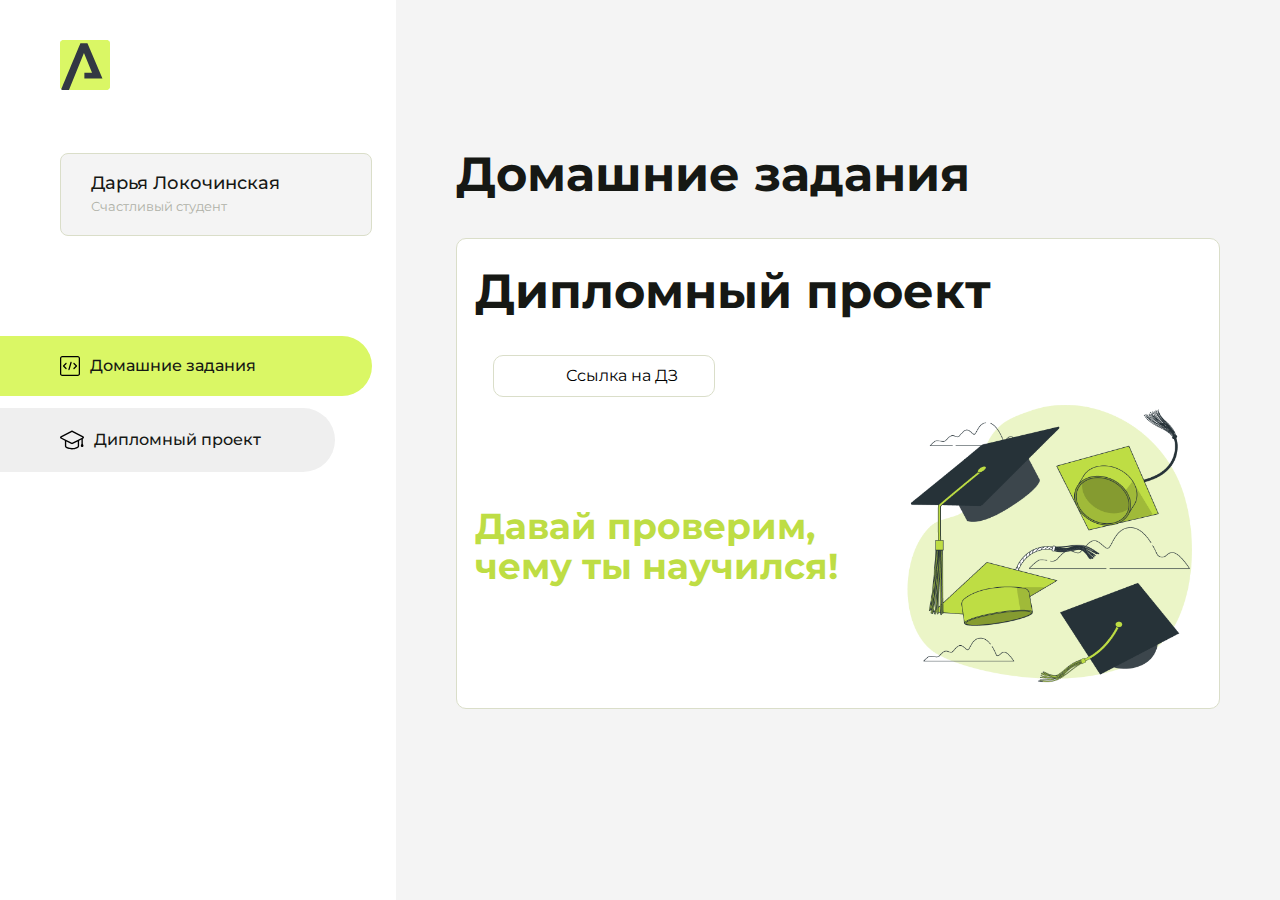
==== index.html @ db3afe25 "Update index.html" ====
<!DOCTYPE html>
<html lang="en">
<head>
    <meta charset="UTF-8">
    <meta name="viewport" content="width=device-width, initial-scale=1.0">
    <title>Домашняя работа</title>
    <link rel="shortcut icon" href="src/logo.ico" type="image/x-icon">
    <link rel="preconnect" href="https://fonts.googleapis.com">
    <link rel="preconnect" href="https://fonts.gstatic.com" crossorigin>
    <link href="https://fonts.googleapis.com/css2?family=Montserrat:wght@400;500;700&family=Rubik:wght@500&display=swap"
          rel="stylesheet">
    <link rel="stylesheet" href="src/style.css">
</head>
<body id="body">
<div class="overlay" id="overlay"></div>
<div class="layout">
    <div class="burger" id="burger">
        <svg viewBox="0 0 24 24" fill="none" xmlns="http://www.w3.org/2000/svg">
            <g id="SVGRepo_bgCarrier" stroke-width="0"></g>
            <g id="SVGRepo_tracerCarrier" stroke-linecap="round" stroke-linejoin="round"></g>
            <g id="SVGRepo_iconCarrier">
                <path d="M4 18L20 18" stroke="#DAF765" stroke-width="2" stroke-linecap="round"></path>
                <path d="M4 12L20 12" stroke="#DAF765" stroke-width="2" stroke-linecap="round"></path>
                <path d="M4 6L20 6" stroke="#DAF765" stroke-width="2" stroke-linecap="round"></path>
            </g>
        </svg>
    </div>
    <aside class="sidebar" id="sidebar">
        <div class="sidebar__inner">
            <div class="logo">
                <svg width="50" height="50" viewBox="0 0 50 50" fill="none" xmlns="http://www.w3.org/2000/svg">
                    <g clip-path="url(#clip0_513_74730)">
                        <path d="M46.17 -0.257004H3.83C1.57281 -0.257004 -0.257 1.57281 -0.257 3.83V46.17C-0.257 48.4272 1.57281 50.257 3.83 50.257H46.17C48.4272 50.257 50.257 48.4272 50.257 46.17V3.83C50.257 1.57281 48.4272 -0.257004 46.17 -0.257004Z"
                              fill="#DAF765"/>
                        <path d="M24.375 38.4H42.461L27.441 3.1585H20.4355C20.4355 3.1585 6.7895 35.881 1.1945 49.294C2.015 50.0275 3.0945 50.257 3.6945 50.257H8.8445L23.954 13.07L32.0465 32.8285H24.375V38.4Z"
                              fill="#323843"/>
                    </g>
                    <defs>
                        <clipPath id="clip0_513_74730">
                            <rect width="50" height="50" fill="white"/>
                        </clipPath>
                    </defs>
                </svg>
            </div>
            <div class="sidebar__user">
                <div class="sidebar__name">Дарья Локочинская</div>
                <div class="sidebar__text">Счастливый студент</div>
            </div>
            <div class="sidebar__tabs">
                <div class="sidebar__item">
                    <button class="sidebar__button active" id="tasks">
                        <svg xmlns="http://www.w3.org/2000/svg" width="20" height="20" viewBox="0 0 20 20" fill="none">
                            <g clip-path="url(#clip0_704_74543)">
                                <path d="M17.7083 20H2.29167C1.0275 20 0 18.9725 0 17.7083V2.29167C0 1.0275 1.0275 0 2.29167 0H17.7083C18.9725 0 20 1.0275 20 2.29167V17.7083C20 18.9725 18.9725 20 17.7083 20ZM2.29167 1.25C1.7175 1.25 1.25 1.7175 1.25 2.29167V17.7083C1.25 18.2825 1.7175 18.75 2.29167 18.75H17.7083C18.2825 18.75 18.75 18.2825 18.75 17.7083V2.29167C18.75 1.7175 18.2825 1.25 17.7083 1.25H2.29167Z"
                                      fill="black"/>
                                <path d="M6.04167 13.125C5.88167 13.125 5.72167 13.0642 5.6 12.9417L3.1 10.4417C2.85583 10.1975 2.85583 9.80167 3.1 9.5575L5.6 7.0575C5.84417 6.81333 6.24 6.81333 6.48417 7.0575C6.72833 7.30167 6.72833 7.6975 6.48417 7.94167L4.42583 10L6.48417 12.0583C6.72833 12.3025 6.72833 12.6983 6.48417 12.9425C6.36167 13.0642 6.20167 13.125 6.04167 13.125Z"
                                      fill="black"/>
                                <path d="M8.95833 14.1667C8.9 14.1667 8.84 14.1583 8.78167 14.1417C8.45083 14.0442 8.26083 13.6967 8.35833 13.3658L10.4417 6.28251C10.5392 5.95084 10.8892 5.76417 11.2175 5.85917C11.5483 5.95667 11.7383 6.30417 11.6408 6.63501L9.5575 13.7183C9.47833 13.9908 9.22833 14.1667 8.95833 14.1667Z"
                                      fill="black"/>
                                <path d="M13.9583 13.125C13.7983 13.125 13.6383 13.0642 13.5167 12.9417C13.2725 12.6975 13.2725 12.3017 13.5167 12.0575L15.575 9.99916L13.5167 7.94083C13.2725 7.69666 13.2725 7.30083 13.5167 7.05666C13.7608 6.81249 14.1567 6.81249 14.4008 7.05666L16.9008 9.55666C17.145 9.80083 17.145 10.1967 16.9008 10.4408L14.4008 12.9408C14.2783 13.0642 14.1183 13.125 13.9583 13.125Z"
                                      fill="black"/>
                            </g>
                            <defs>
                                <clipPath id="clip0_704_74543">
                                    <rect width="20" height="20" fill="white"/>
                                </clipPath>
                            </defs>
                        </svg>
                        <span>Домашние задания</span></button>
                </div>
                <div class="sidebar__item">
                    <button class="sidebar__button" id="diplom">
                        <svg xmlns="http://www.w3.org/2000/svg" width="24" height="24" viewBox="0 0 24 24" fill="none">
                            <g clip-path="url(#clip0_704_74553)">
                                <path d="M23.2628 10.5971C23.7176 10.365 24 9.90375 24 9.39337C24 8.883 23.7176 8.42175 23.2628 8.18962L12.6135 2.75362C12.2291 2.55824 11.7705 2.55787 11.3854 2.75399L0.736875 8.19C0.282375 8.42175 0 8.883 0 9.39337C0 9.90375 0.282375 10.365 0.736875 10.5971L4.89038 12.7177V18.2074C4.89038 19.8154 8.412 21.393 12 21.393C15.5884 21.393 19.1096 19.815 19.1096 18.2074V12.7174L21.4609 11.517V15.8017L20.901 17.2305C20.7409 17.6389 20.7934 18.0994 21.0405 18.4616C21.2876 18.8246 21.6979 19.041 22.1366 19.041C22.5754 19.041 22.9852 18.8246 23.2324 18.462C23.4795 18.099 23.532 17.6385 23.3719 17.2301L22.8124 15.8021V10.827L23.2628 10.5971ZM17.7623 18.1721C17.6198 18.6375 15.3491 20.0419 12 20.0419C8.65088 20.0419 6.38025 18.6375 6.2415 18.2074V12.3037L6.23887 12.3019C6.23812 12.057 6.1065 11.8207 5.87325 11.7019L1.3515 9.39337L12 3.95737L22.6489 9.39337L12 14.8294L5.87325 11.7019C5.54063 11.5331 4.6695 11.6674 4.5 12C4.33012 12.3322 4.55813 12.5479 4.89038 12.7177L11.3857 16.0331C11.5781 16.1314 11.7889 16.1805 12 16.1805C12.2107 16.1805 12.4222 16.1314 12.6146 16.0331L17.7593 13.407L17.7623 18.1721Z"
                                      fill="black"/>
                            </g>
                            <defs>
                                <clipPath id="clip0_704_74553">
                                    <rect width="24" height="24" fill="white"/>
                                </clipPath>
                            </defs>
                        </svg>
                        <span>Дипломный проект</span></button>
                </div>
            </div>
        </div>

    </aside>
    <div class="content">
        <div class="container">
            <div class="content__block" id="tasksBlock">
                <div class="content__title">Домашние задания</div>
                <ul class="content__list">
                    <li class="content__list-item">
                        <a href="lesson-44>Урок 1</a>
                    </li>
                </ul>
            </div>
            <div class="content__block hidden" id="diplomBlock">
                <div class="content__title">Дипломный проект</div>
                <div class="content__list-diplom">
                    <a href="ПАПКА-С-НОМЕРОМ-УРОКА">Ссылка на ДЗ</a>
                </div>
                <div class="content__decor">
                    <div class="content__decor-text">Давай проверим, чему ты научился!</div>
                    <div class="content__decor-img">
                        <img src="src/decor.png" alt="decor">
                    </div>
                </div>
            </div>
        </div>
    </div>
</div>
<script src="src/index.js"></script>
</body>
</html>
---- src/style.css ----
*{padding: 0;margin: 0;border: 0;}
*,*:before,*:after{-webkit-box-sizing: border-box;box-sizing: border-box;}
:focus,:active{outline: none;}
a:focus,a:active{outline: none;}
nav,footer,header,aside{display: block;}
html,body{
    height:100%;width:100%;
    font-size:100%;line-height:1;-ms-text-size-adjust:100%;-moz-text-size-adjust:100%;-webkit-text-size-adjust:100%;}
input,button,textarea{font-family:inherit;}
input::-ms-clear{display: none;}
button{cursor: pointer;}
button::-moz-focus-inner{padding:0;border:0;}
a,a:visited{text-decoration: none;}
a:hover{text-decoration: none;}
ul li{list-style: none;}
img{vertical-align: top;}
h1,h2,h3,h4,h5,h6{font-size:inherit;font-weight: inherit;}
a{color:inherit;}



body {
    font-family: "Montserrat",SansSerif;
    color: black;
}

body.overflow {
    overflow: hidden;
}



.layout {
    display: -webkit-box;
    display: -ms-flexbox;
    display: flex;
    min-height: 100vh;
}

.sidebar {
    padding: 40px 24px 40px 0;
    -ms-flex-negative: 0;
    flex-shrink: 0;
    background-color: white;
}



.content {
    -webkit-box-flex: 1;
    -ms-flex-positive: 1;
    flex-grow: 1;
    background-color: #F4F4F4;
}

.container {
    display: -webkit-box;
    display: -ms-flexbox;
    display: flex;
    -webkit-box-orient: vertical;
    -webkit-box-direction: normal;
    -ms-flex-direction: column;
    flex-direction: column;
    -webkit-box-pack: center;
    -ms-flex-pack: center;
    justify-content: center;
    -webkit-box-align: center;
    -ms-flex-align: center;
    align-items: center;
    padding: 150px 60px 80px 60px;
}


.logo {
    margin-left: 60px;
    margin-bottom: 60px;
}

.sidebar__user {
    background-color: #F4F4F4;
    padding: 20px 30px;
    margin-left: 60px;
    margin-bottom: 100px;
    border-radius: 8px;
    border: 1px solid #DADEC9;
}

.sidebar__name {
    color:#161814;
    font-size: 18px;
    font-weight: 500;
    margin-bottom: 6px;
}

.sidebar__text {
    color: #AFB1A7;
    font-size: 13px;
    font-weight: 400;
    line-height: 130%; /* 16.9px */
}

.sidebar__item {
    width: 372px;
}

.sidebar__button {
    display: -webkit-box;
    display: -ms-flexbox;
    display: flex;
    -webkit-box-align: center;
    -ms-flex-align: center;
    align-items: center;
    gap: 10px;
    padding: 20px 60px;
    margin-bottom: 12px;
    border-radius: 0px 100px 100px 0px;
    -webkit-transition: all .5s;
    -o-transition: all .5s;
    transition: all .5s;
    cursor: pointer;
    width: 90%;
    color:#161814;
    font-size: 16px;
    font-weight: 500;
}

.sidebar__button.active , .sidebar__button:hover {
    width: 100%;
    background-color: #DAF765;
}


.content__title {
    color: #161814;
    font-size: 48px;
    font-weight: 700;
    margin-bottom: 40px;
}

.content__list {
    display: -webkit-box;
    display: -ms-flexbox;
    display: flex;
    -webkit-box-align: center;
    -ms-flex-align: center;
    align-items: center;
    -ms-flex-wrap: wrap;
    flex-wrap: wrap;
    gap: 20px;
}



.content__list-item  {
    cursor: pointer;
    padding: 12px 18px;
    background-color: #fff;
    border-radius: 10px;
    border: 1px solid #DADEC9;
    -webkit-transition: all .3s;
    -o-transition: all .3s;
    transition: all .3s;
}

.content__list-item:hover,.content__list-diplom:hover {
    background-color: #AFB1A7;
}

li a {
    padding: 12px 18px;

}


.content__list-diplom {
    -webkit-transition: all .3s;
    -o-transition: all .3s;
    transition: all .3s;
    display: inline-block;
    padding: 12px 18px;
    background-color: #fff;
    border-radius: 10px;
    border: 1px solid #DADEC9;
}

.content__decor {
    display: -webkit-box;
    display: -ms-flexbox;
    display: flex;
    -webkit-box-align: center;
    -ms-flex-align: center;
    align-items: center;
}

.content__decor-text {
    color:#BEDD44;
    font-size: 36px;
    font-weight: 700;
    line-height: 110%; /* 39.6px */
}

.content__block {
    max-width: 1200px;
}

.content__block.hidden {
    display: none;
}

.content__decor-img img{
    width: 100%;
}

.burger {
    display: none;
    padding: 5px;
    position: fixed;
    top: 3%;
    right: 7%;
    width: 40px;
    height: 40px;
    background-color: #161814;
    border-radius: 50%;
    z-index: 10;
    border: 1px solid #DAF765;
}

@media (max-width: 768px) {
    .burger {
        display: block;
    }

    .sidebar {
        -webkit-transition: all .3s;
        -o-transition: all .3s;
        transition: all .3s;
        -webkit-transform: translateX(-100%);
        -ms-transform: translateX(-100%);
        transform: translateX(-100%);
        position: fixed;
        top: 0;
        left: 0;
        bottom: 0;
        z-index: 5;
    }

    .sidebar.show {
        -webkit-transform: translateX(0%);
        -ms-transform: translateX(0%);
        transform: translateX(0%);
    }

    .overlay {
        opacity: 0;
        pointer-events: none;
        -webkit-transition: all .3s;
        -o-transition: all .3s;
        transition: all .3s;
        position: absolute;
        top: 0;
        right: 0;
        left: 0;
        bottom: 0;
        z-index: 3;
        background-color: #000000e0;
    }

    .overlay.show {
        opacity: 1;
        pointer-events: all;
    }

    .container {
        padding: 40px 20px;
        min-height: 100%;
    }

    .content__decor {
        margin-top: 20px;
        -webkit-box-orient: vertical;
        -webkit-box-direction: normal;
        -ms-flex-direction: column;
        flex-direction: column;
    }
}

@media (max-width: 400px) {
    .sidebar__user {
        margin-left: 0;
    }
}
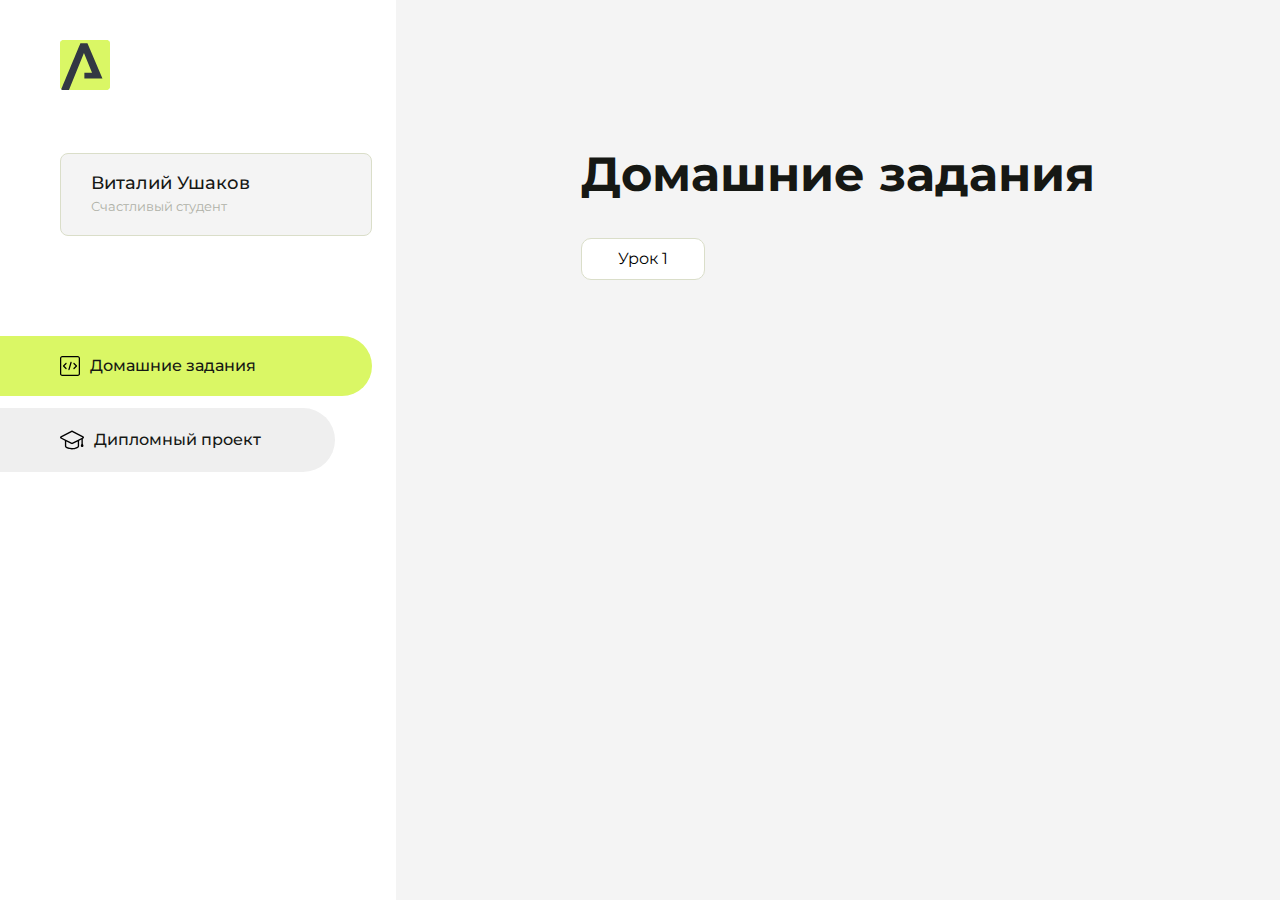
==== commit cedd63c3: "Add files via upload" ====
--- a/index.html
+++ b/index.html
@@ -43,7 +43,7 @@
                 </svg>
             </div>
             <div class="sidebar__user">
-                <div class="sidebar__name">Дарья Локочинская</div>
+                <div class="sidebar__name">Виталий Ушаков</div>
                 <div class="sidebar__text">Счастливый студент</div>
             </div>
             <div class="sidebar__tabs">
@@ -93,7 +93,7 @@
                 <div class="content__title">Домашние задания</div>
                 <ul class="content__list">
                     <li class="content__list-item">
-                        <a href="lesson-44>Урок 1</a>
+                        <a href="lesson1/index.html">Урок 1</a>
                     </li>
                 </ul>
             </div>
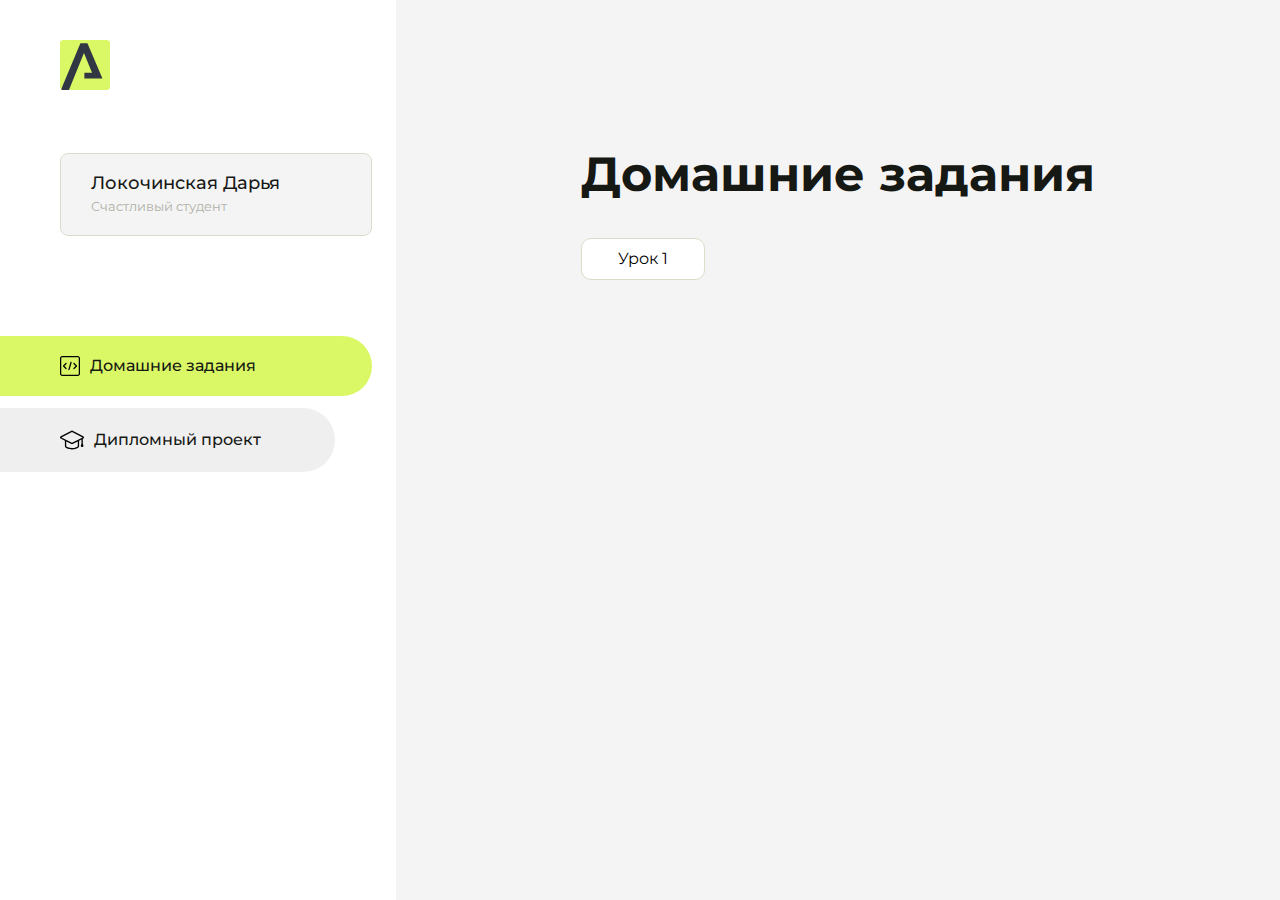
==== commit 19db1579: "Update index.html" ====
--- a/index.html
+++ b/index.html
@@ -43,7 +43,7 @@
                 </svg>
             </div>
             <div class="sidebar__user">
-                <div class="sidebar__name">Виталий Ушаков</div>
+                <div class="sidebar__name">Локочинская Дарья</div>
                 <div class="sidebar__text">Счастливый студент</div>
             </div>
             <div class="sidebar__tabs">
